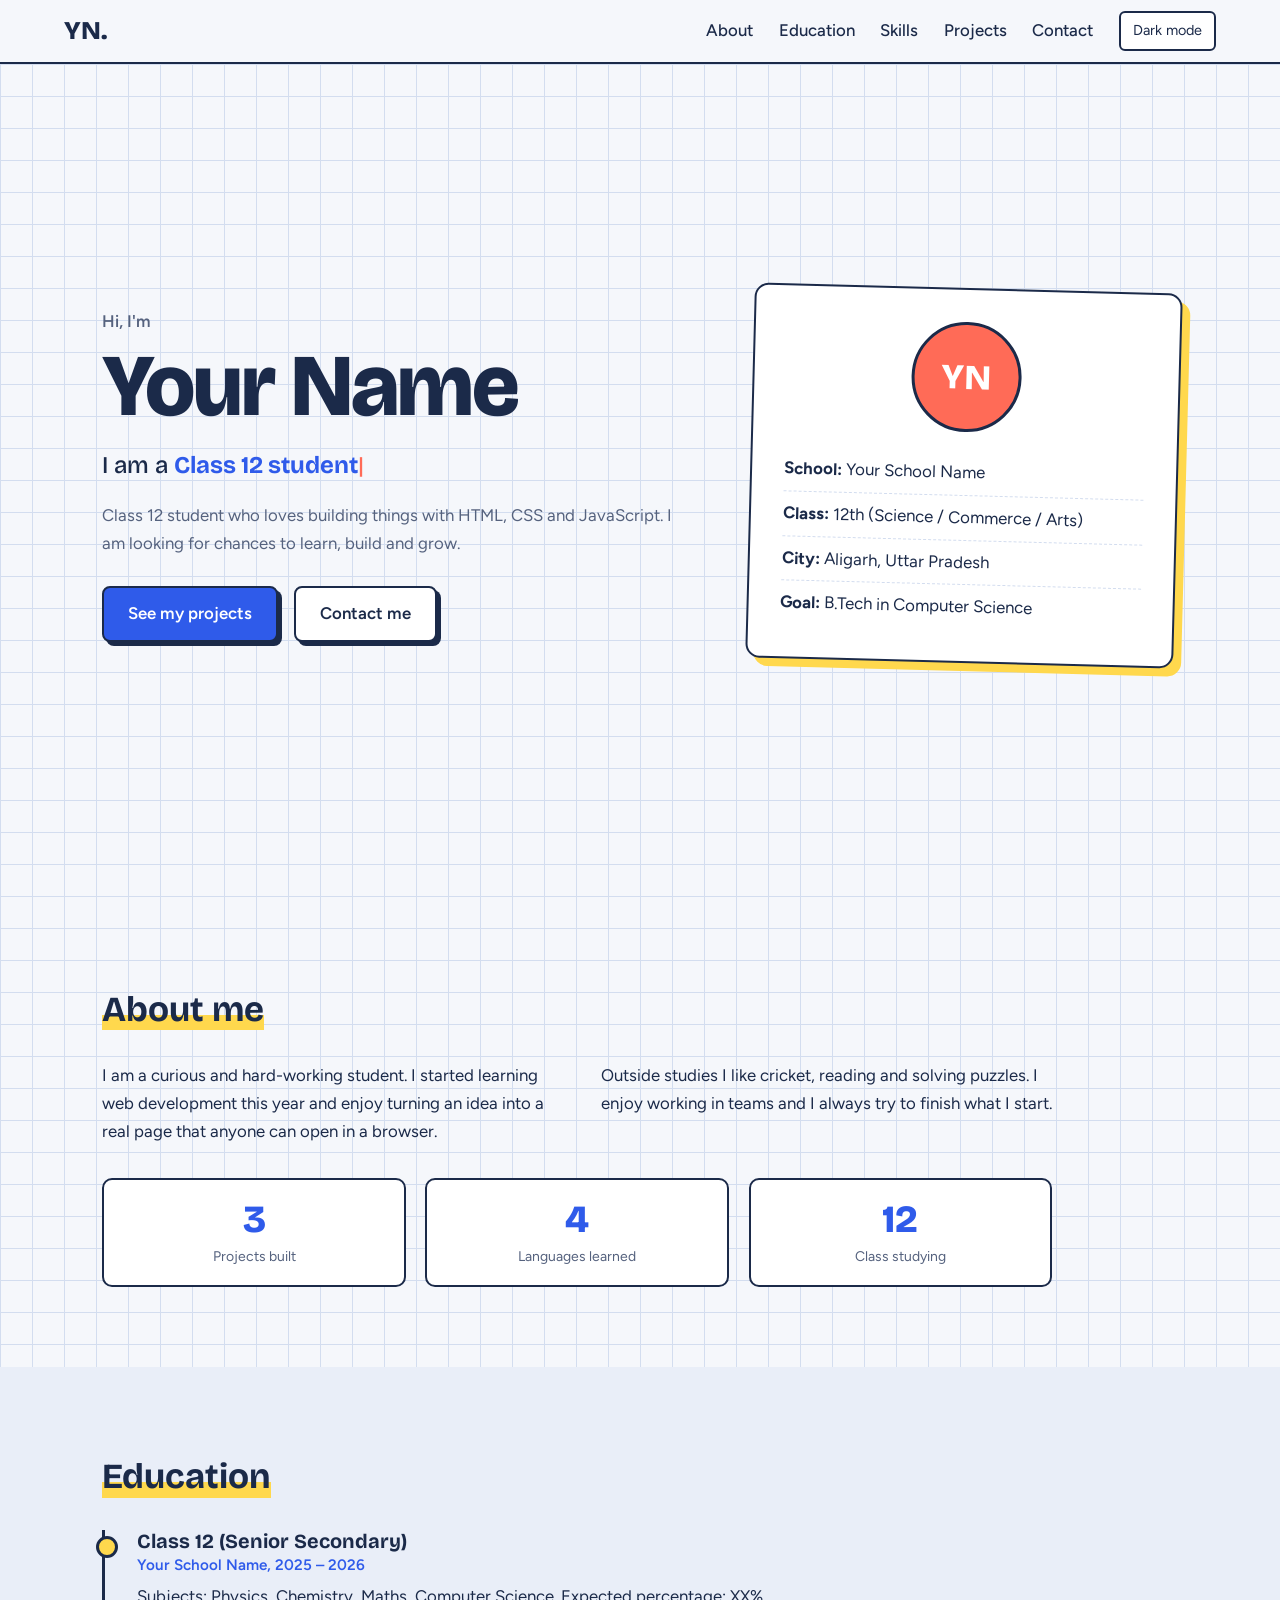
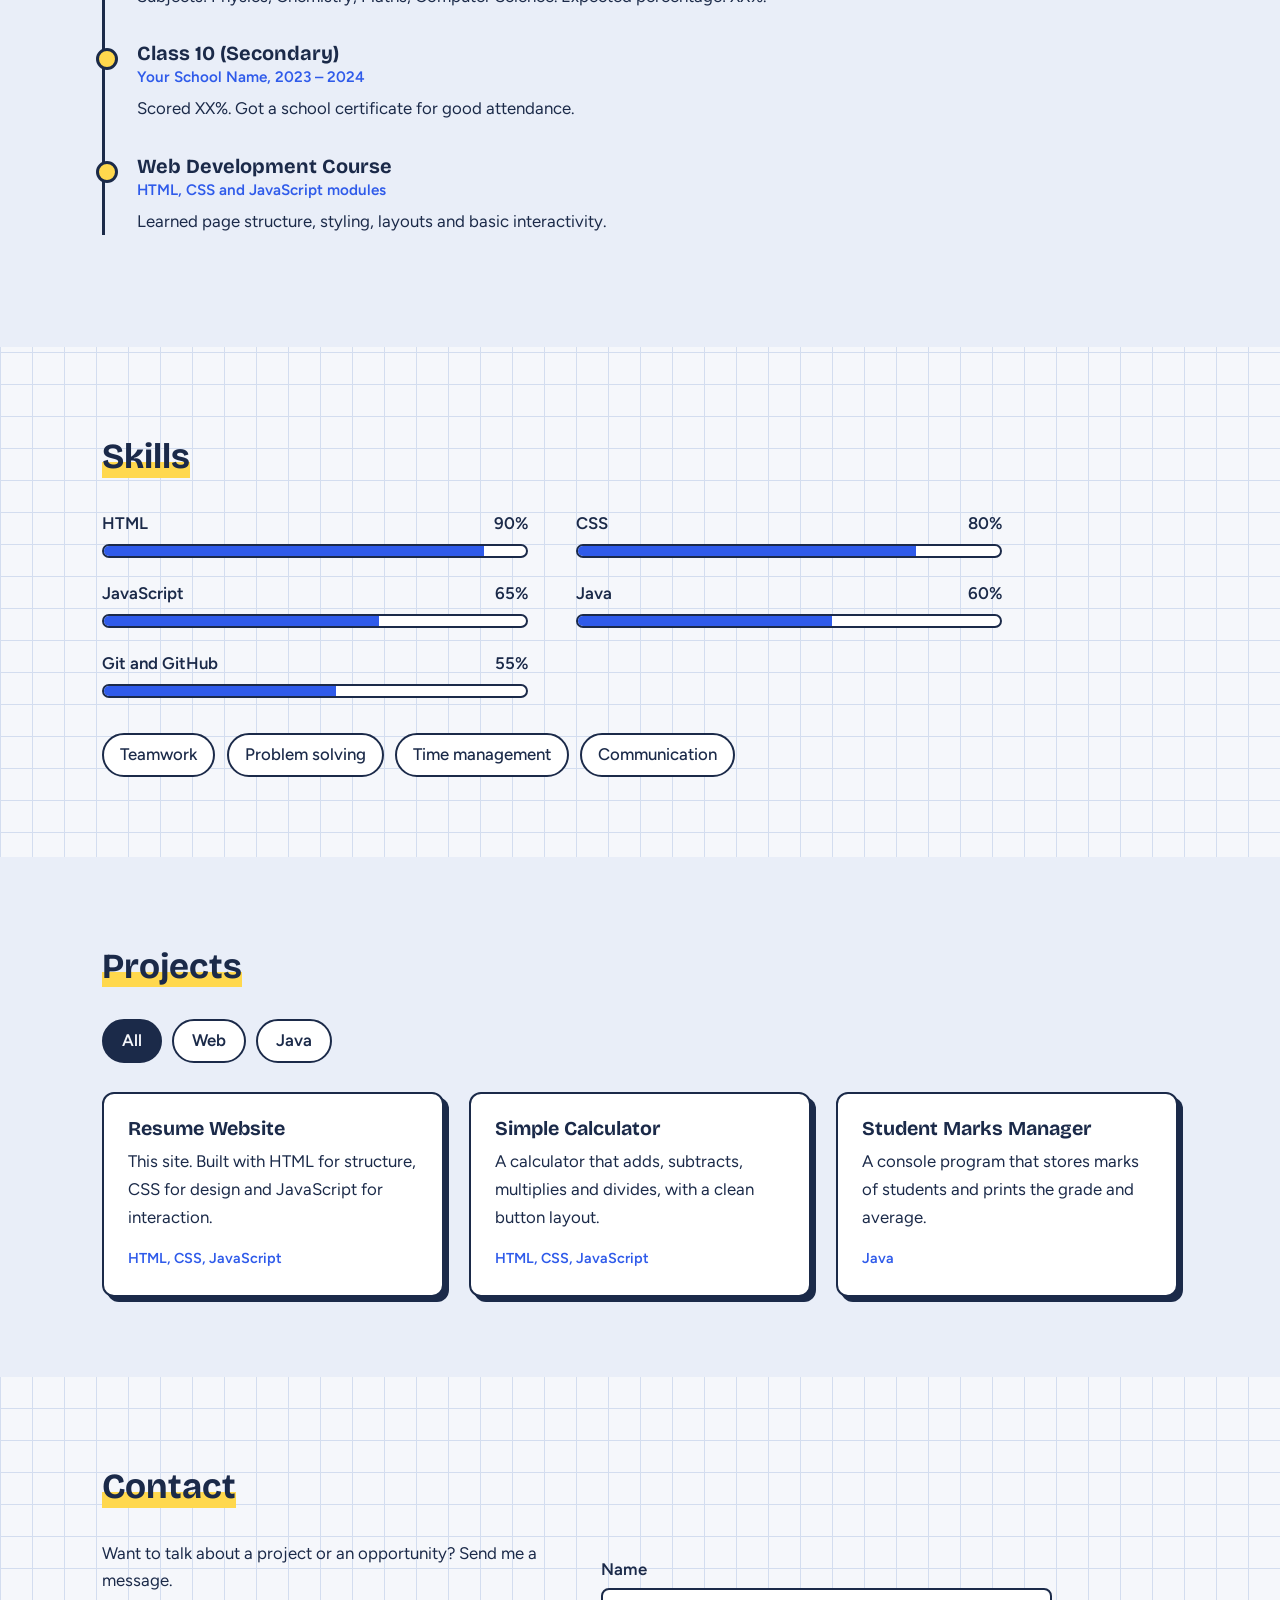
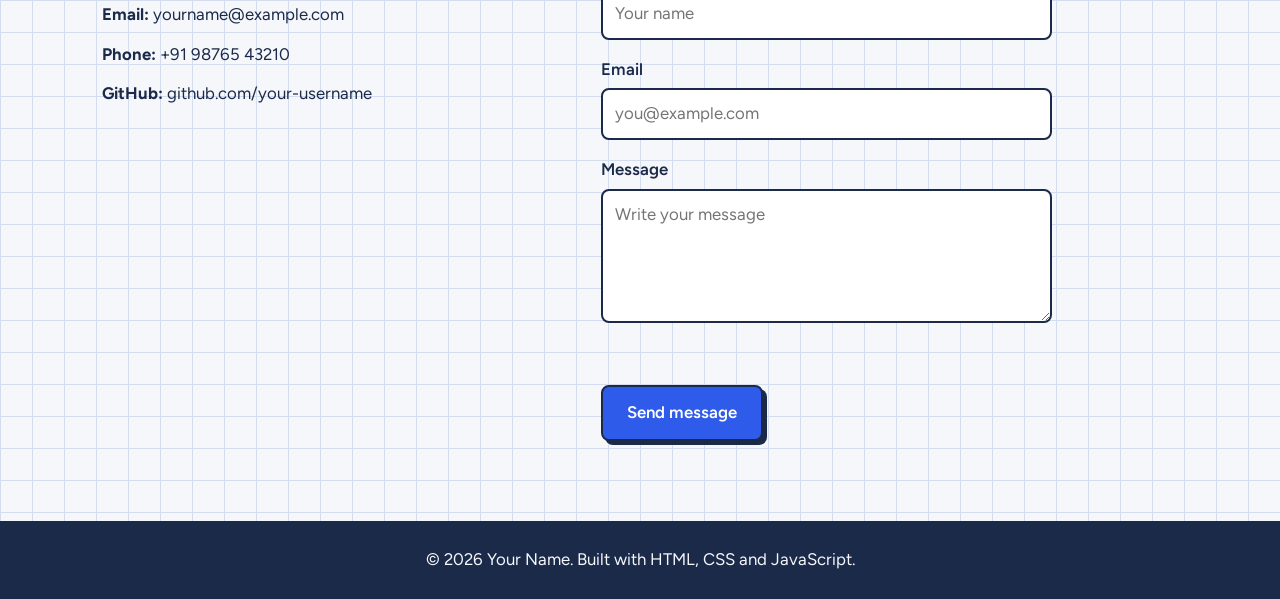
==== index.html @ 8071b899 "Add files via upload" ====
<!DOCTYPE html>
<html lang="en">
<head>
  <meta charset="UTF-8">
  <meta name="viewport" content="width=device-width, initial-scale=1.0">
  <meta name="description" content="Personal resume website of a Class 12 student">
  <title>Your Name | Resume</title>
  <link rel="preconnect" href="https://fonts.googleapis.com">
  <link rel="preconnect" href="https://fonts.gstatic.com" crossorigin>
  <link href="https://fonts.googleapis.com/css2?family=Bricolage+Grotesque:wght@500;700;800&family=Figtree:wght@400;500;600&display=swap" rel="stylesheet">
  <link rel="stylesheet" href="style.css">
</head>
<body>

  <!-- ===== NAVIGATION BAR ===== -->
  <header class="navbar" id="top">
    <a href="#home" class="logo">YN.</a>
    <button class="menu-btn" id="menuBtn" aria-label="Open menu" aria-expanded="false">&#9776;</button>
    <nav>
      <ul class="nav-links" id="navLinks">
        <li><a href="#about">About</a></li>
        <li><a href="#education">Education</a></li>
        <li><a href="#skills">Skills</a></li>
        <li><a href="#projects">Projects</a></li>
        <li><a href="#contact">Contact</a></li>
        <li><button class="theme-btn" id="themeBtn" aria-label="Switch dark or light theme">Dark mode</button></li>
      </ul>
    </nav>
  </header>

  <main>
    <!-- ===== HERO ===== -->
    <section class="hero" id="home">
      <div class="hero-text">
        <p class="hello">Hi, I'm</p>
        <h1>Your Name</h1>
        <p class="role">I am a <span id="typed" class="typed"></span><span class="cursor">|</span></p>
        <p class="intro">Class 12 student who loves building things with HTML, CSS and JavaScript. I am looking for chances to learn, build and grow.</p>
        <div class="hero-buttons">
          <a href="#projects" class="btn btn-primary">See my projects</a>
          <a href="#contact" class="btn btn-outline">Contact me</a>
        </div>
      </div>
      <div class="hero-card" aria-label="Quick facts">
        <div class="avatar">YN</div>
        <ul class="facts">
          <li><strong>School:</strong> Your School Name</li>
          <li><strong>Class:</strong> 12th (Science / Commerce / Arts)</li>
          <li><strong>City:</strong> Aligarh, Uttar Pradesh</li>
          <li><strong>Goal:</strong> B.Tech in Computer Science</li>
        </ul>
      </div>
    </section>

    <!-- ===== ABOUT ===== -->
    <section class="section" id="about">
      <h2 class="section-title">About me</h2>
      <div class="about-grid">
        <p>I am a curious and hard-working student. I started learning web development this year and enjoy turning an idea into a real page that anyone can open in a browser.</p>
        <p>Outside studies I like cricket, reading and solving puzzles. I enjoy working in teams and I always try to finish what I start.</p>
        <div class="counters">
          <div class="counter"><span class="count" data-target="3">0</span><small>Projects built</small></div>
          <div class="counter"><span class="count" data-target="4">0</span><small>Languages learned</small></div>
          <div class="counter"><span class="count" data-target="12">0</span><small>Class studying</small></div>
        </div>
      </div>
    </section>

    <!-- ===== EDUCATION ===== -->
    <section class="section alt" id="education">
      <h2 class="section-title">Education</h2>
      <div class="timeline">
        <article class="time-item">
          <h3>Class 12 (Senior Secondary)</h3>
          <p class="meta">Your School Name, 2025 – 2026</p>
          <p>Subjects: Physics, Chemistry, Maths, Computer Science. Expected percentage: XX%.</p>
        </article>
        <article class="time-item">
          <h3>Class 10 (Secondary)</h3>
          <p class="meta">Your School Name, 2023 – 2024</p>
          <p>Scored XX%. Got a school certificate for good attendance.</p>
        </article>
        <article class="time-item">
          <h3>Web Development Course</h3>
          <p class="meta">HTML, CSS and JavaScript modules</p>
          <p>Learned page structure, styling, layouts and basic interactivity.</p>
        </article>
      </div>
    </section>

    <!-- ===== SKILLS ===== -->
    <section class="section" id="skills">
      <h2 class="section-title">Skills</h2>
      <div class="skills-grid">
        <div class="skill">
          <div class="skill-head"><span>HTML</span><span>90%</span></div>
          <div class="bar"><div class="fill" data-level="90"></div></div>
        </div>
        <div class="skill">
          <div class="skill-head"><span>CSS</span><span>80%</span></div>
          <div class="bar"><div class="fill" data-level="80"></div></div>
        </div>
        <div class="skill">
          <div class="skill-head"><span>JavaScript</span><span>65%</span></div>
          <div class="bar"><div class="fill" data-level="65"></div></div>
        </div>
        <div class="skill">
          <div class="skill-head"><span>Java</span><span>60%</span></div>
          <div class="bar"><div class="fill" data-level="60"></div></div>
        </div>
        <div class="skill">
          <div class="skill-head"><span>Git and GitHub</span><span>55%</span></div>
          <div class="bar"><div class="fill" data-level="55"></div></div>
        </div>
      </div>
      <ul class="chips">
        <li>Teamwork</li><li>Problem solving</li><li>Time management</li><li>Communication</li>
      </ul>
    </section>

    <!-- ===== PROJECTS ===== -->
    <section class="section alt" id="projects">
      <h2 class="section-title">Projects</h2>
      <div class="filters">
        <button class="filter active" data-filter="all">All</button>
        <button class="filter" data-filter="web">Web</button>
        <button class="filter" data-filter="java">Java</button>
      </div>
      <div class="cards">
        <article class="card" data-type="web">
          <h3>Resume Website</h3>
          <p>This site. Built with HTML for structure, CSS for design and JavaScript for interaction.</p>
          <p class="tags">HTML, CSS, JavaScript</p>
        </article>
        <article class="card" data-type="web">
          <h3>Simple Calculator</h3>
          <p>A calculator that adds, subtracts, multiplies and divides, with a clean button layout.</p>
          <p class="tags">HTML, CSS, JavaScript</p>
        </article>
        <article class="card" data-type="java">
          <h3>Student Marks Manager</h3>
          <p>A console program that stores marks of students and prints the grade and average.</p>
          <p class="tags">Java</p>
        </article>
      </div>
    </section>

    <!-- ===== CONTACT ===== -->
    <section class="section" id="contact">
      <h2 class="section-title">Contact</h2>
      <div class="contact-grid">
        <div class="contact-info">
          <p>Want to talk about a project or an opportunity? Send me a message.</p>
          <ul>
            <li><strong>Email:</strong> yourname@example.com</li>
            <li><strong>Phone:</strong> +91 98765 43210</li>
            <li><strong>GitHub:</strong> github.com/your-username</li>
          </ul>
        </div>
        <form id="contactForm" novalidate>
          <label for="name">Name</label>
          <input type="text" id="name" placeholder="Your name">
          <label for="email">Email</label>
          <input type="email" id="email" placeholder="you@example.com">
          <label for="message">Message</label>
          <textarea id="message" rows="4" placeholder="Write your message"></textarea>
          <p id="formMsg" class="form-msg" role="status"></p>
          <button type="submit" class="btn btn-primary">Send message</button>
        </form>
      </div>
    </section>
  </main>

  <footer class="footer">
    <p>&copy; <span id="year"></span> Your Name. Built with HTML, CSS and JavaScript.</p>
  </footer>

  <button class="to-top" id="toTop" aria-label="Back to top">&uarr;</button>

  <script src="script.js"></script>
</body>
</html>
---- style.css ----
/* ===== 1. VARIABLES (colour palette + fonts) ===== */
:root {
  --paper: #f5f7fb;
  --paper-2: #e9eef8;
  --ink: #1b2a49;
  --muted: #55627e;
  --blue: #2f5bea;
  --yellow: #ffd84d;
  --coral: #ff6b57;
  --card: #ffffff;
  --line: #d3ddef;
  --font-head: "Bricolage Grotesque", Arial, sans-serif;
  --font-body: "Figtree", Arial, sans-serif;
}
body.dark {
  --paper: #0f1629;
  --paper-2: #151e36;
  --ink: #eaf0ff;
  --muted: #a3b0cf;
  --blue: #7c9cff;
  --card: #1a2440;
  --line: #2a375c;
}

/* ===== 2. RESET AND BASE (element selectors) ===== */
* { margin: 0; padding: 0; box-sizing: border-box; }
html { scroll-behavior: smooth; scroll-padding-top: 70px; }
body {
  font-family: var(--font-body);
  font-size: 1.05rem;
  line-height: 1.65;
  color: var(--ink);
  background-color: var(--paper);
  /* graph paper look */
  background-image:
    linear-gradient(var(--line) 1px, transparent 1px),
    linear-gradient(90deg, var(--line) 1px, transparent 1px);
  background-size: 32px 32px;
  transition: background-color .3s, color .3s;
}
h1, h2, h3 { font-family: var(--font-head); line-height: 1.15; }
a { color: inherit; text-decoration: none; }
ul { list-style: none; }
:focus-visible { outline: 3px solid var(--coral); outline-offset: 3px; }

/* ===== 3. NAVBAR (position: fixed + flexbox) ===== */
.navbar {
  position: fixed; top: 0; left: 0; right: 0; z-index: 100;
  display: flex; justify-content: space-between; align-items: center;
  padding: 0 5%; height: 64px;
  background: var(--paper);
  border-bottom: 2px solid var(--ink);
}
.logo { font-family: var(--font-head); font-weight: 800; font-size: 1.6rem; }
.nav-links { display: flex; align-items: center; gap: 1.6rem; }
.nav-links a { font-weight: 500; padding: 4px 0; border-bottom: 3px solid transparent; }
.nav-links a:hover, .nav-links a.active { border-bottom-color: var(--yellow); }
.theme-btn {
  font: inherit; font-size: .9rem; cursor: pointer;
  padding: 6px 12px; border: 2px solid var(--ink); border-radius: 6px;
  background: var(--card); color: var(--ink);
}
.theme-btn:hover { background: var(--yellow); color: #1b2a49; }
.menu-btn {
  display: none; font-size: 1.6rem; background: none; border: none;
  color: var(--ink); cursor: pointer;
}

/* ===== 4. LAYOUT HELPERS ===== */
.section { padding: 90px 8% 80px; }
.section.alt { background: var(--paper-2); background-image: none; }
.section-title {
  font-size: 2.2rem; margin-bottom: 2rem; display: inline-block;
  background: linear-gradient(transparent 62%, var(--yellow) 62%);
  color: var(--ink);
}
body.dark .section-title { color: #fff; background: linear-gradient(transparent 62%, #3b4f99 62%); }

/* ===== 5. HERO (CSS grid) ===== */
.hero {
  min-height: 100vh; padding: 110px 8% 60px;
  display: grid; grid-template-columns: 1.4fr 1fr; gap: 3rem; align-items: center;
}
.hello { color: var(--muted); font-weight: 600; }
.hero h1 { font-size: clamp(3rem, 8vw, 5.5rem); font-weight: 800; letter-spacing: -2px; }
.role { font-size: 1.5rem; margin: .6rem 0 1rem; font-family: var(--font-head); font-weight: 500; }
.typed { color: var(--blue); font-weight: 700; }
.cursor { color: var(--coral); animation: blink 1s steps(1) infinite; }
@keyframes blink { 50% { opacity: 0; } }
.intro { max-width: 52ch; color: var(--muted); margin-bottom: 1.8rem; }
.hero-buttons { display: flex; gap: 1rem; flex-wrap: wrap; }

.btn {
  display: inline-block; font: inherit; font-weight: 600; cursor: pointer;
  padding: 12px 24px; border: 2px solid var(--ink); border-radius: 8px;
  box-shadow: 4px 4px 0 var(--ink); transition: transform .15s, box-shadow .15s;
}
.btn:hover { transform: translate(2px, 2px); box-shadow: 2px 2px 0 var(--ink); }
.btn-primary { background: var(--blue); color: #fff; }
body.dark .btn-primary { color: #0f1629; }
.btn-outline { background: var(--card); color: var(--ink); }

.hero-card {
  background: var(--card); border: 2px solid var(--ink); border-radius: 14px;
  box-shadow: 8px 8px 0 var(--yellow); padding: 2rem; text-align: center;
  transform: rotate(1.5deg);
}
.avatar {
  width: 110px; height: 110px; margin: 0 auto 1.2rem; border-radius: 50%;
  display: flex; align-items: center; justify-content: center;
  font: 800 2.2rem var(--font-head); color: #fff; background: var(--coral);
  border: 3px solid var(--ink);
}
.facts { text-align: left; }
.facts li { padding: 8px 0; border-bottom: 1px dashed var(--line); }
.facts li:last-child { border-bottom: none; }

/* ===== 6. ABOUT ===== */
.about-grid { display: grid; grid-template-columns: 1fr 1fr; gap: 1.5rem 3rem; max-width: 950px; }
.counters { grid-column: 1 / -1; display: flex; gap: 1.2rem; flex-wrap: wrap; margin-top: .5rem; }
.counter {
  flex: 1 1 140px; background: var(--card); border: 2px solid var(--ink);
  border-radius: 10px; padding: 1rem; text-align: center;
}
.count { display: block; font: 800 2.4rem var(--font-head); color: var(--blue); }
.counter small { color: var(--muted); }

/* ===== 7. TIMELINE (position: relative / absolute) ===== */
.timeline { position: relative; max-width: 760px; padding-left: 2rem; border-left: 3px solid var(--ink); }
.time-item { position: relative; margin-bottom: 2rem; }
.time-item::before {
  content: ""; position: absolute; left: -2.6rem; top: 6px;
  width: 16px; height: 16px; border-radius: 50%;
  background: var(--yellow); border: 3px solid var(--ink);
}
.time-item h3 { font-size: 1.25rem; }
.meta { color: var(--blue); font-weight: 600; font-size: .95rem; margin-bottom: .3rem; }

/* ===== 8. SKILLS ===== */
.skills-grid { display: grid; grid-template-columns: repeat(auto-fit, minmax(280px, 1fr)); gap: 1.4rem 3rem; max-width: 900px; }
.skill-head { display: flex; justify-content: space-between; font-weight: 600; margin-bottom: 6px; }
.bar { height: 14px; background: var(--card); border: 2px solid var(--ink); border-radius: 20px; overflow: hidden; }
.fill { height: 100%; width: 0; background: var(--blue); transition: width 1.2s ease; }
.chips { display: flex; flex-wrap: wrap; gap: .7rem; margin-top: 2.2rem; }
.chips li {
  padding: 6px 16px; border: 2px solid var(--ink); border-radius: 30px;
  background: var(--card); font-weight: 500;
}
.chips li:hover { background: var(--yellow); color: #1b2a49; }

/* ===== 9. PROJECT CARDS ===== */
.filters { display: flex; gap: .6rem; margin-bottom: 1.8rem; }
.filter {
  font: inherit; font-weight: 600; cursor: pointer; padding: 6px 18px;
  border: 2px solid var(--ink); border-radius: 30px; background: var(--card); color: var(--ink);
}
.filter.active { background: var(--ink); color: var(--paper); }
.cards { display: grid; grid-template-columns: repeat(auto-fit, minmax(260px, 1fr)); gap: 1.6rem; }
.card {
  background: var(--card); border: 2px solid var(--ink); border-radius: 12px;
  padding: 1.5rem; box-shadow: 5px 5px 0 var(--ink);
  transition: transform .2s;
}
.card:hover { transform: translateY(-4px); }
.card h3 { margin-bottom: .5rem; }
.card .tags { margin-top: 1rem; color: var(--blue); font-weight: 600; font-size: .9rem; }
.card.hide { display: none; }

/* ===== 10. CONTACT FORM ===== */
.contact-grid { display: grid; grid-template-columns: 1fr 1fr; gap: 3rem; max-width: 950px; }
.contact-info li { padding: 6px 0; }
form label { display: block; font-weight: 600; margin: 1rem 0 .3rem; }
form input, form textarea {
  width: 100%; font: inherit; padding: 10px 12px; color: var(--ink);
  background: var(--card); border: 2px solid var(--ink); border-radius: 8px;
}
form .btn { margin-top: 1rem; }
.form-msg { min-height: 1.5rem; margin-top: .8rem; font-weight: 600; }
.form-msg.error { color: var(--coral); }
.form-msg.ok { color: #1c9a5b; }

/* ===== 11. FOOTER + BACK TO TOP ===== */
.footer { text-align: center; padding: 1.6rem 5%; background: var(--ink); color: var(--paper); }
body.dark .footer { background: #070b16; color: var(--ink); }
.to-top {
  position: fixed; right: 22px; bottom: 22px; width: 46px; height: 46px;
  font-size: 1.3rem; cursor: pointer; border: 2px solid var(--ink); border-radius: 50%;
  background: var(--yellow); color: #1b2a49; display: none;
}
.to-top.show { display: block; }

/* ===== 12. RESPONSIVE ===== */
@media (max-width: 820px) {
  .menu-btn { display: block; }
  .nav-links {
    position: absolute; top: 64px; left: 0; right: 0;
    flex-direction: column; align-items: flex-start; gap: 1rem;
    padding: 1.2rem 5%; background: var(--paper); border-bottom: 2px solid var(--ink);
    display: none;
  }
  .nav-links.open { display: flex; }
  .hero, .about-grid, .contact-grid { grid-template-columns: 1fr; }
  .hero-card { transform: none; }
  .section { padding: 80px 6% 60px; }
}
@media (prefers-reduced-motion: reduce) {
  * { animation: none !important; transition: none !important; scroll-behavior: auto !important; }
}
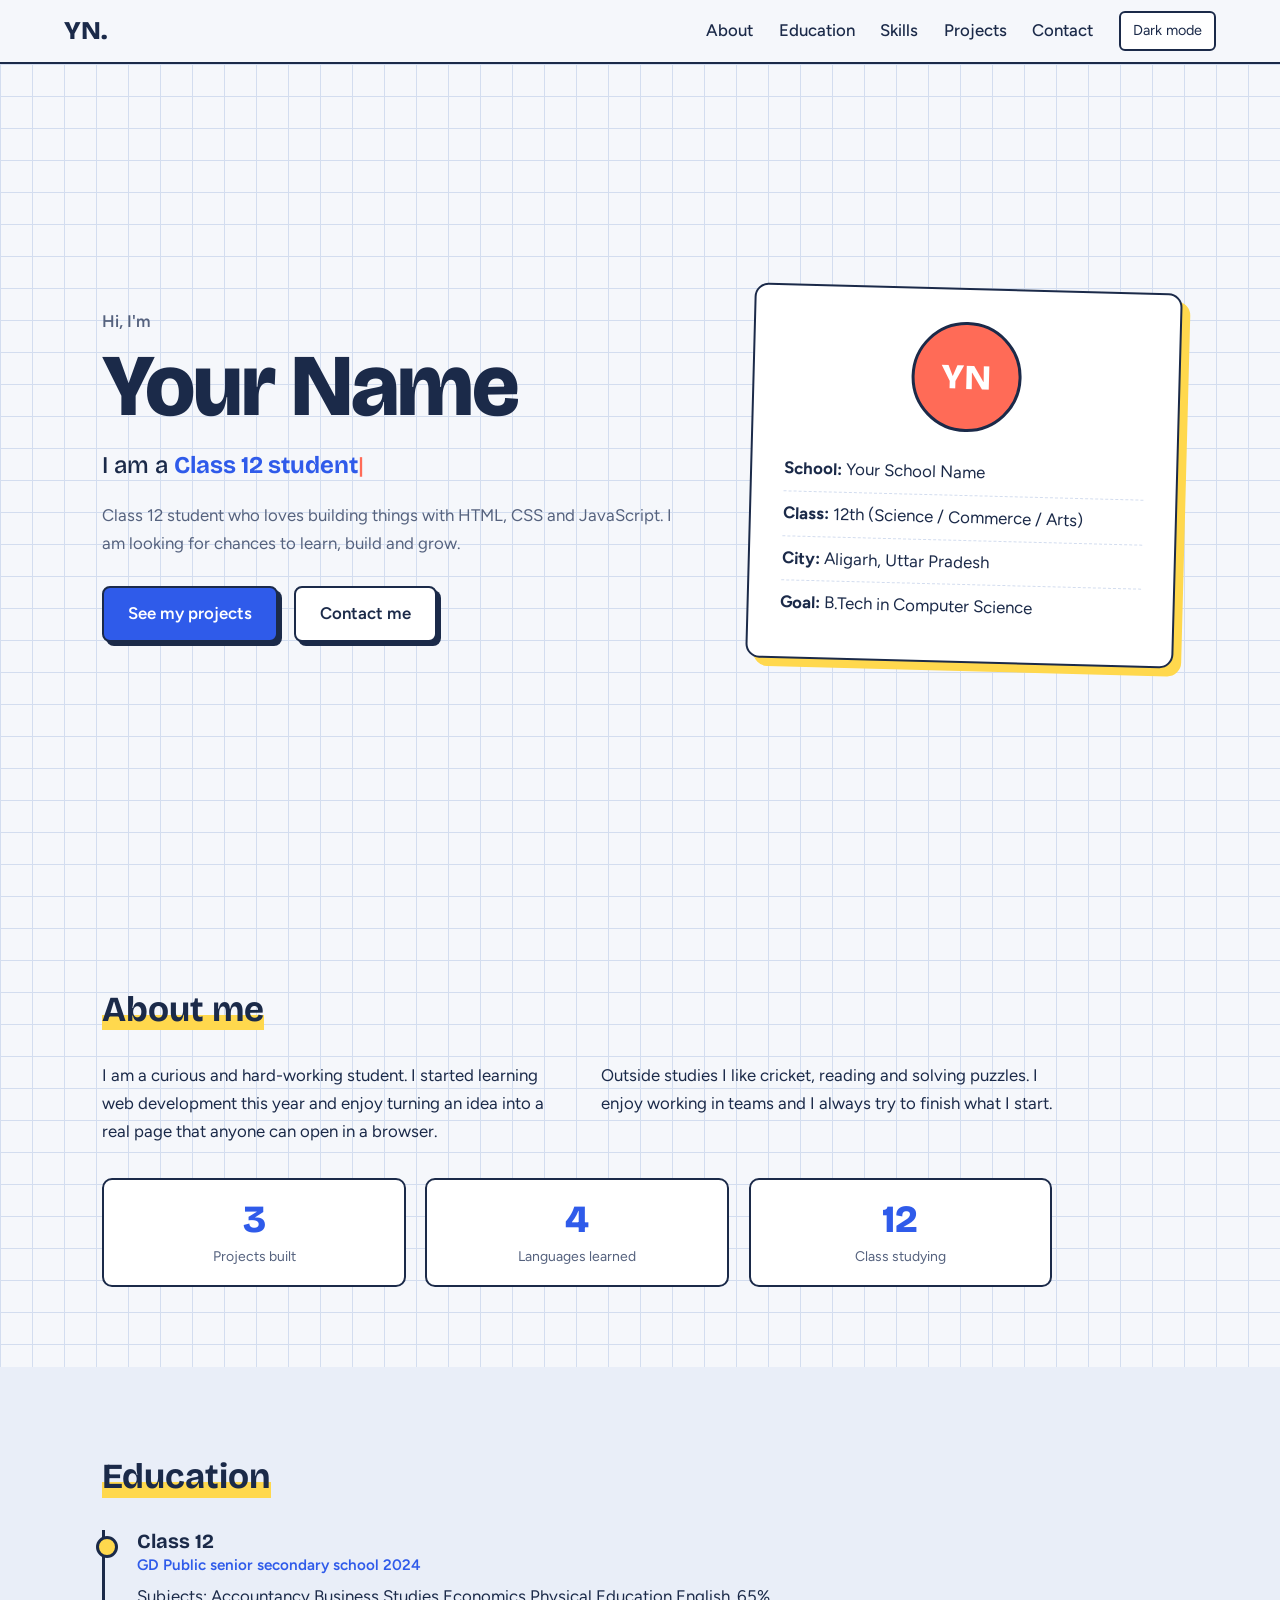
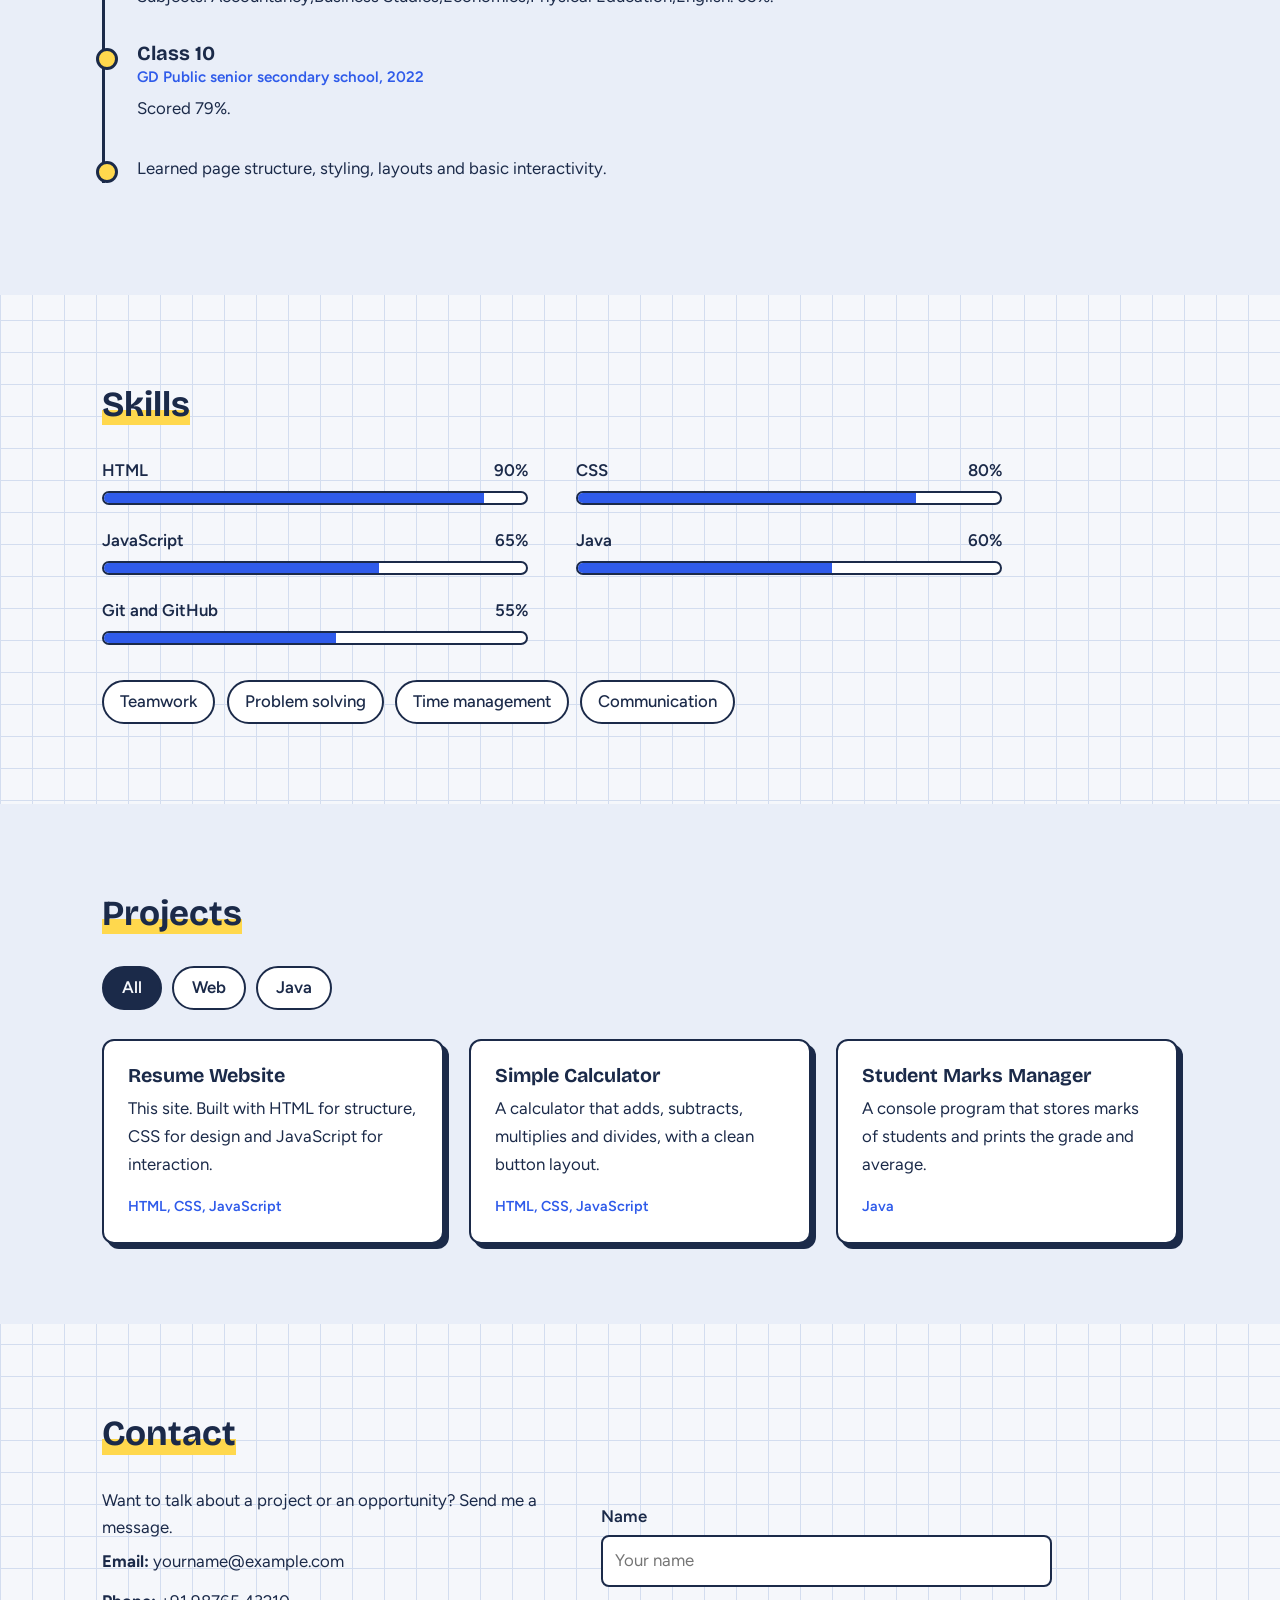
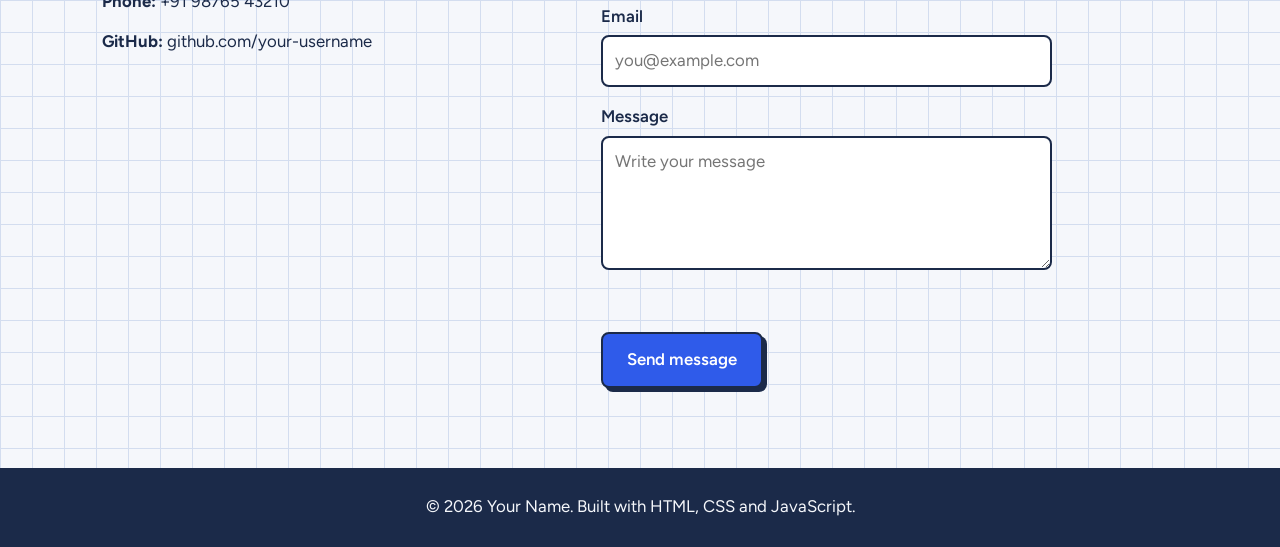
==== commit 799f784e: "Update index.html" ====
--- a/index.html
+++ b/index.html
@@ -71,18 +71,18 @@
       <h2 class="section-title">Education</h2>
       <div class="timeline">
         <article class="time-item">
-          <h3>Class 12 (Senior Secondary)</h3>
-          <p class="meta">Your School Name, 2025 – 2026</p>
-          <p>Subjects: Physics, Chemistry, Maths, Computer Science. Expected percentage: XX%.</p>
+          <h3>Class 12 </h3>
+          <p class="meta">GD Public senior secondary school 2024</p>
+          <p>Subjects: Accountancy,Business Studies,Economics,Physical Education,English. 65%.</p>
         </article>
         <article class="time-item">
-          <h3>Class 10 (Secondary)</h3>
-          <p class="meta">Your School Name, 2023 – 2024</p>
-          <p>Scored XX%. Got a school certificate for good attendance.</p>
+          <h3>Class 10 </h3>
+          <p class="meta">GD Public senior secondary school, 2022</p>
+          <p>Scored 79%.</p>
         </article>
         <article class="time-item">
-          <h3>Web Development Course</h3>
-          <p class="meta">HTML, CSS and JavaScript modules</p>
+          
+          
           <p>Learned page structure, styling, layouts and basic interactivity.</p>
         </article>
       </div>
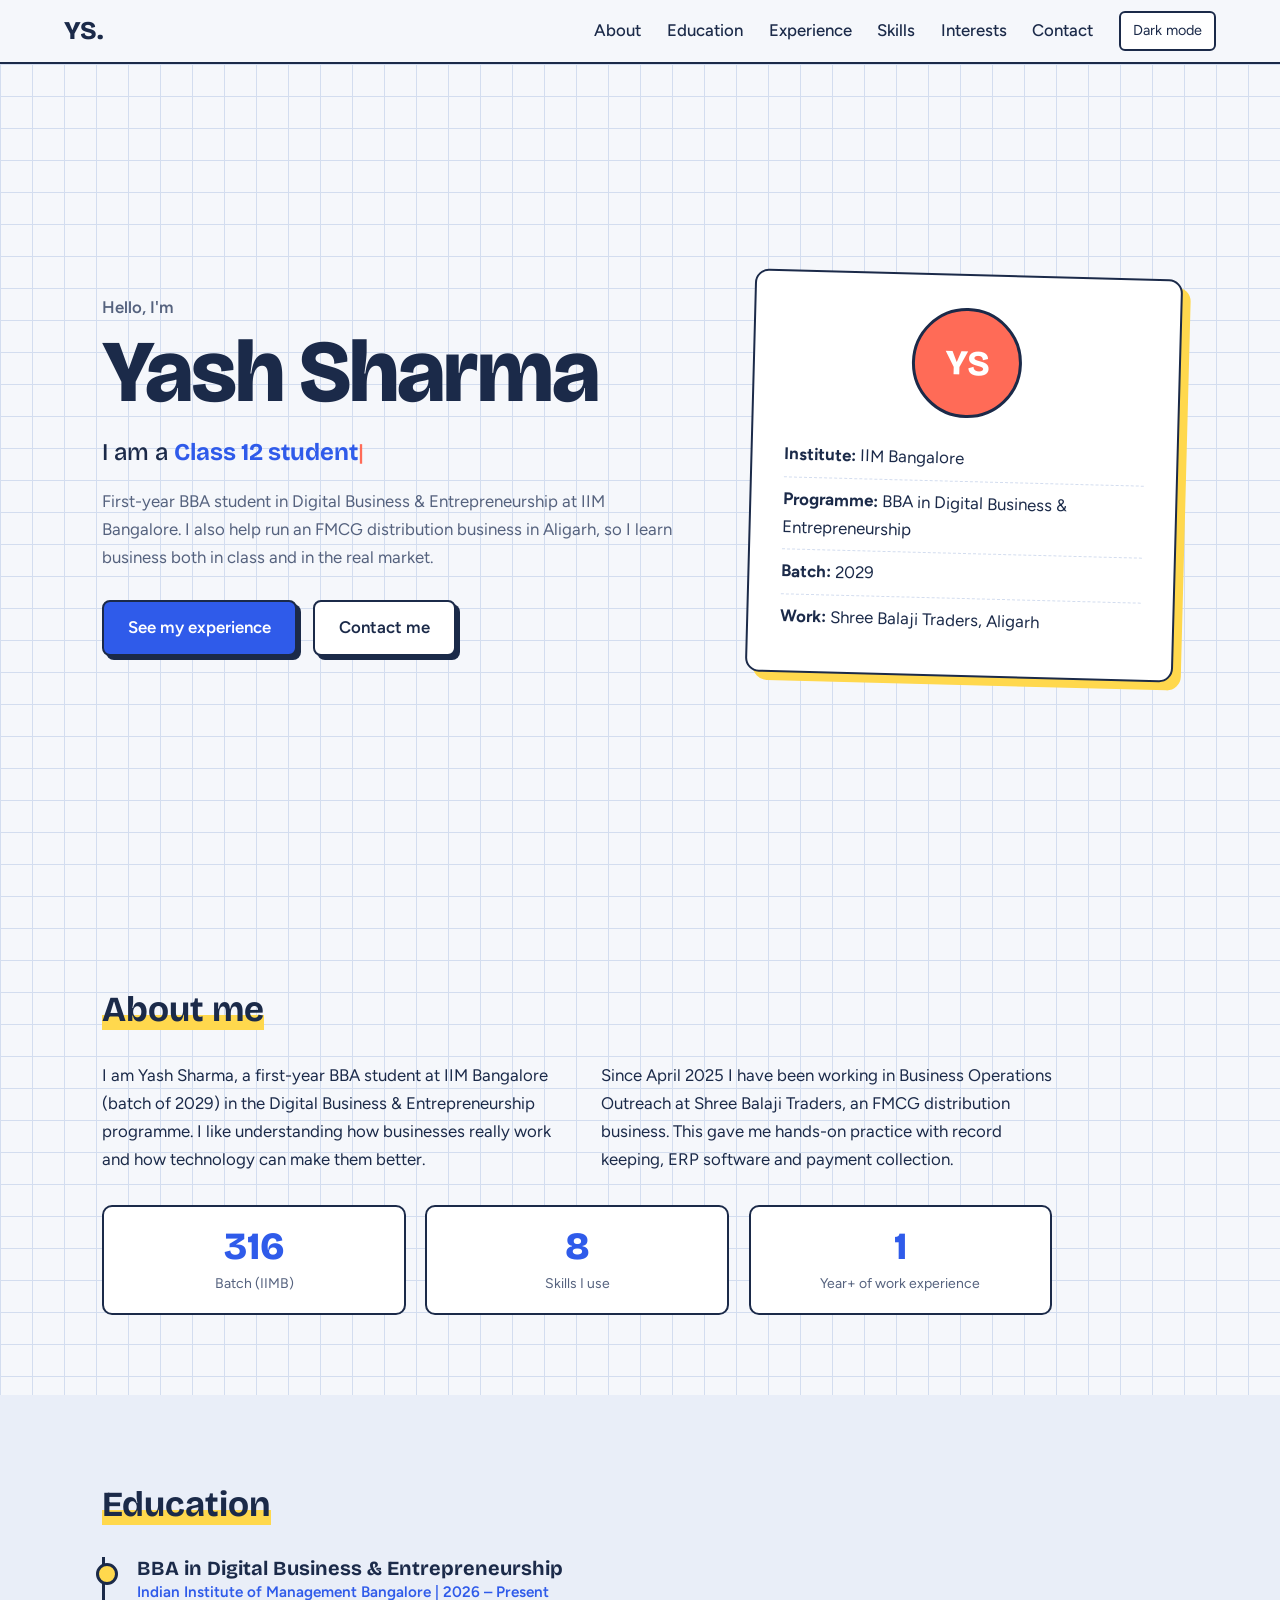
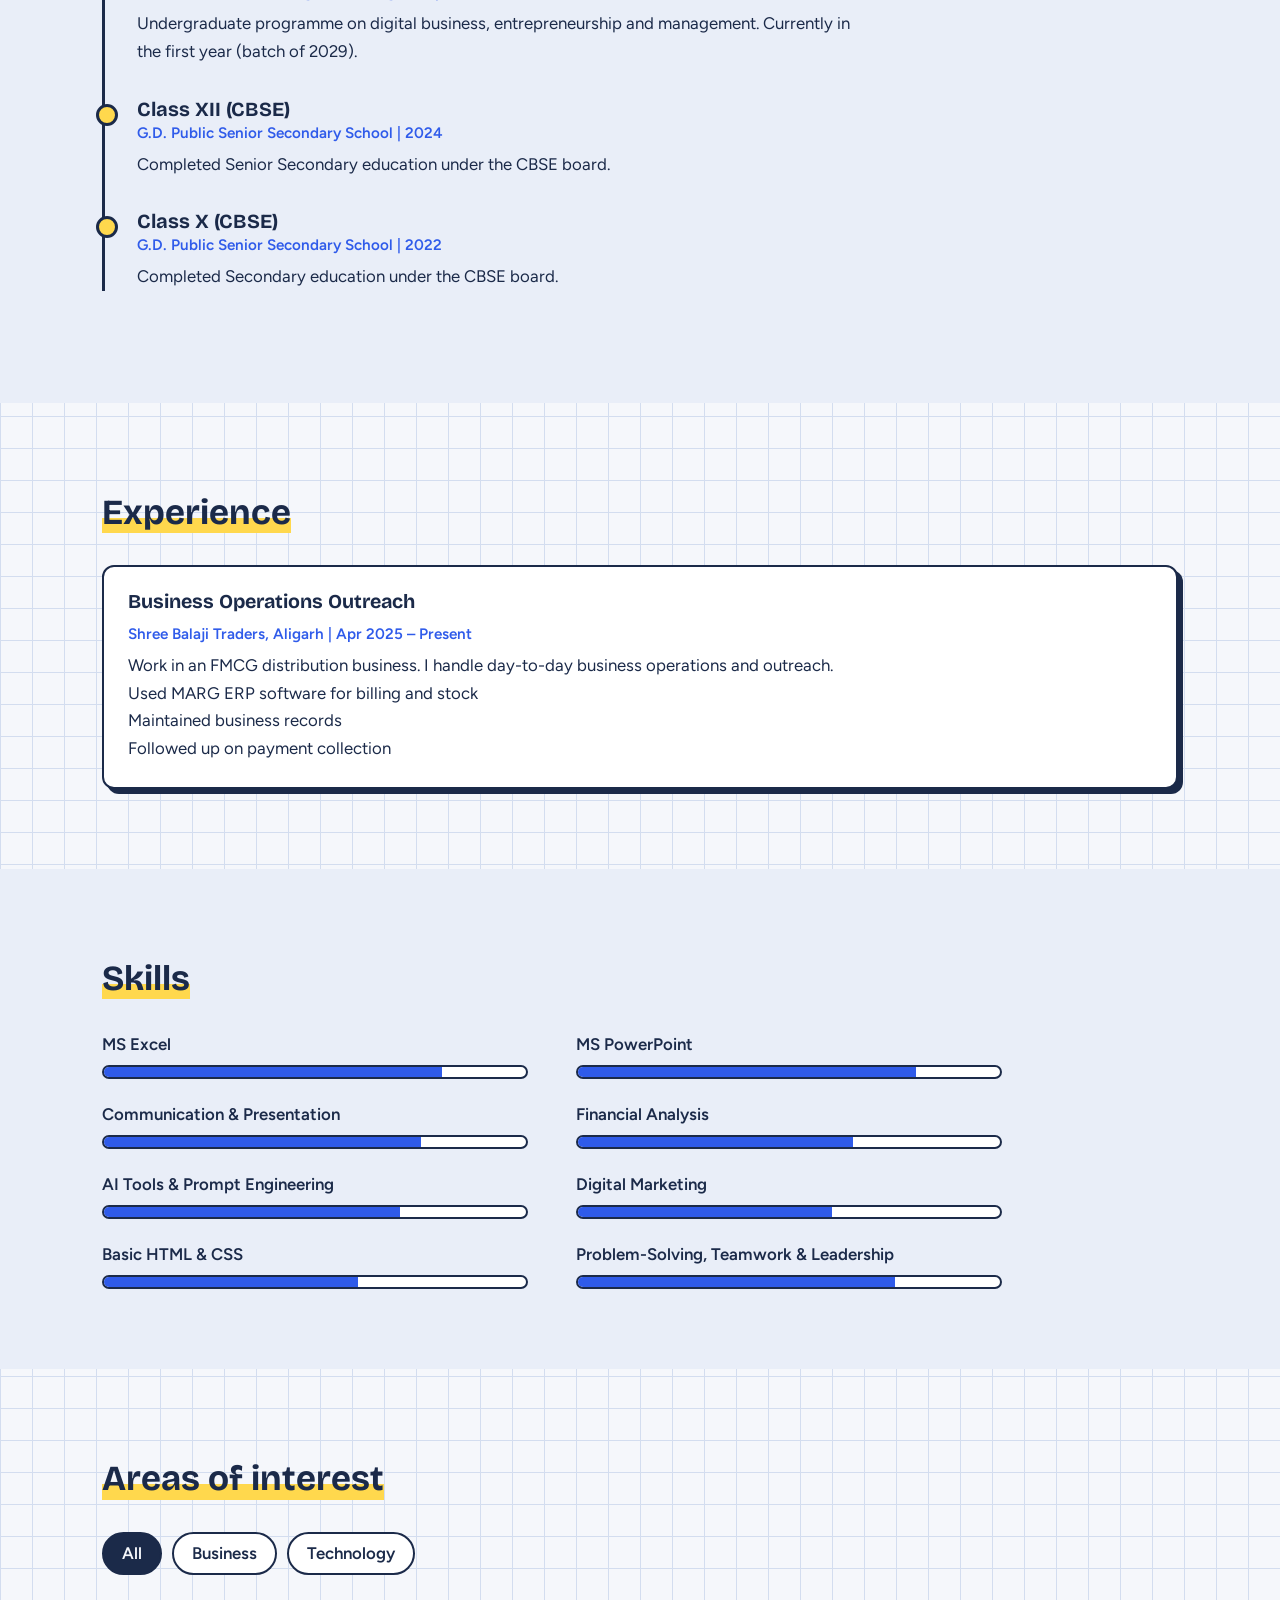
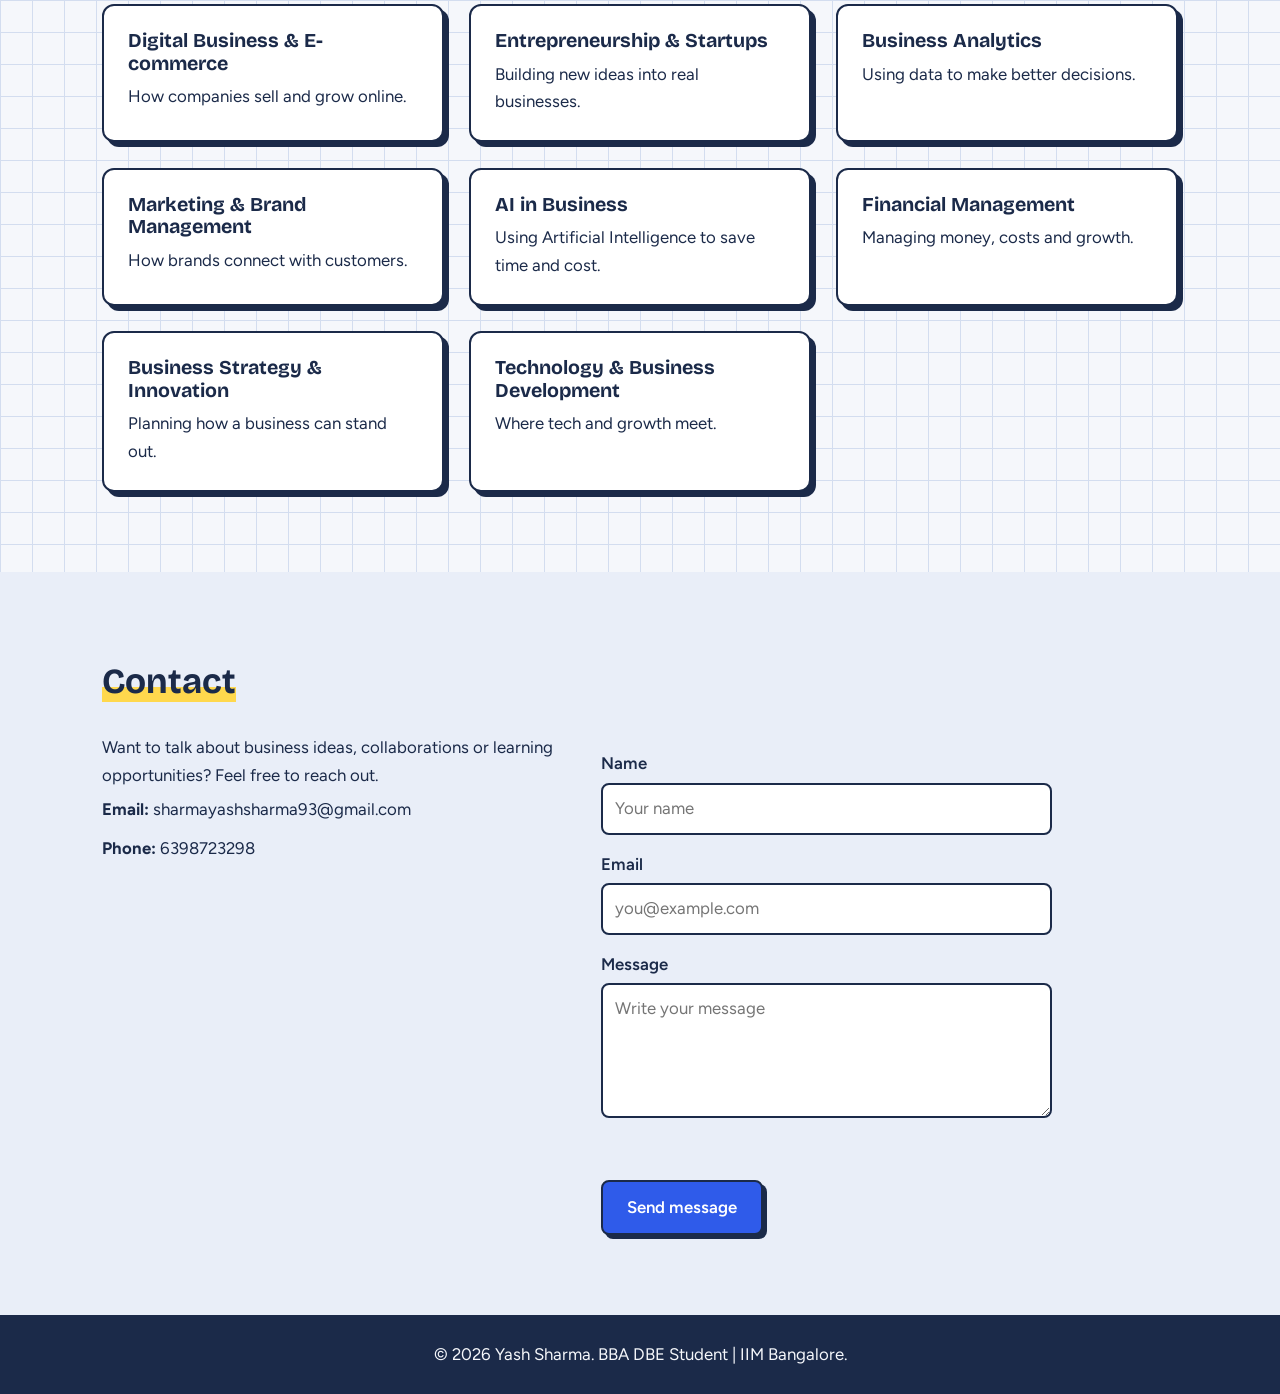
==== commit 57ffe2e9: "Add files via upload" ====
--- a/index.html
+++ b/index.html
@@ -3,8 +3,8 @@
 <head>
   <meta charset="UTF-8">
   <meta name="viewport" content="width=device-width, initial-scale=1.0">
-  <meta name="description" content="Personal resume website of a Class 12 student">
-  <title>Your Name | Resume</title>
+  <meta name="description" content="Portfolio of Yash Sharma, BBA Digital Business & Entrepreneurship student at IIM Bangalore">
+  <title>Yash Sharma | BBA DBE Portfolio</title>
   <link rel="preconnect" href="https://fonts.googleapis.com">
   <link rel="preconnect" href="https://fonts.gstatic.com" crossorigin>
   <link href="https://fonts.googleapis.com/css2?family=Bricolage+Grotesque:wght@500;700;800&family=Figtree:wght@400;500;600&display=swap" rel="stylesheet">
@@ -12,16 +12,17 @@
 </head>
 <body>
 
-  <!-- ===== NAVIGATION BAR ===== -->
+  <!-- NAVIGATION BAR -->
   <header class="navbar" id="top">
-    <a href="#home" class="logo">YN.</a>
+    <a href="#home" class="logo">YS.</a>
     <button class="menu-btn" id="menuBtn" aria-label="Open menu" aria-expanded="false">&#9776;</button>
     <nav>
       <ul class="nav-links" id="navLinks">
         <li><a href="#about">About</a></li>
         <li><a href="#education">Education</a></li>
+        <li><a href="#experience">Experience</a></li>
         <li><a href="#skills">Skills</a></li>
-        <li><a href="#projects">Projects</a></li>
+        <li><a href="#interests">Interests</a></li>
         <li><a href="#contact">Contact</a></li>
         <li><button class="theme-btn" id="themeBtn" aria-label="Switch dark or light theme">Dark mode</button></li>
       </ul>
@@ -29,132 +30,126 @@
   </header>
 
   <main>
-    <!-- ===== HERO ===== -->
+    <!-- HERO -->
     <section class="hero" id="home">
       <div class="hero-text">
-        <p class="hello">Hi, I'm</p>
-        <h1>Your Name</h1>
+        <p class="hello">Hello, I'm</p>
+        <h1>Yash Sharma</h1>
         <p class="role">I am a <span id="typed" class="typed"></span><span class="cursor">|</span></p>
-        <p class="intro">Class 12 student who loves building things with HTML, CSS and JavaScript. I am looking for chances to learn, build and grow.</p>
+        <p class="intro">First-year BBA student in Digital Business &amp; Entrepreneurship at IIM Bangalore. I also help run an FMCG distribution business in Aligarh, so I learn business both in class and in the real market.</p>
         <div class="hero-buttons">
-          <a href="#projects" class="btn btn-primary">See my projects</a>
+          <a href="#experience" class="btn btn-primary">See my experience</a>
           <a href="#contact" class="btn btn-outline">Contact me</a>
         </div>
       </div>
       <div class="hero-card" aria-label="Quick facts">
-        <div class="avatar">YN</div>
+        <div class="avatar">YS</div>
         <ul class="facts">
-          <li><strong>School:</strong> Your School Name</li>
-          <li><strong>Class:</strong> 12th (Science / Commerce / Arts)</li>
-          <li><strong>City:</strong> Aligarh, Uttar Pradesh</li>
-          <li><strong>Goal:</strong> B.Tech in Computer Science</li>
+          <li><strong>Institute:</strong> IIM Bangalore</li>
+          <li><strong>Programme:</strong> BBA in Digital Business &amp; Entrepreneurship</li>
+          <li><strong>Batch:</strong> 2029</li>
+          <li><strong>Work:</strong> Shree Balaji Traders, Aligarh</li>
         </ul>
       </div>
     </section>
 
-    <!-- ===== ABOUT ===== -->
+    <!-- ABOUT -->
     <section class="section" id="about">
       <h2 class="section-title">About me</h2>
       <div class="about-grid">
-        <p>I am a curious and hard-working student. I started learning web development this year and enjoy turning an idea into a real page that anyone can open in a browser.</p>
-        <p>Outside studies I like cricket, reading and solving puzzles. I enjoy working in teams and I always try to finish what I start.</p>
+        <p>I am Yash Sharma, a first-year BBA student at IIM Bangalore (batch of 2029) in the Digital Business &amp; Entrepreneurship programme. I like understanding how businesses really work and how technology can make them better.</p>
+        <p>Since April 2025 I have been working in Business Operations Outreach at Shree Balaji Traders, an FMCG distribution business. This gave me hands-on practice with record keeping, ERP software and payment collection.</p>
         <div class="counters">
-          <div class="counter"><span class="count" data-target="3">0</span><small>Projects built</small></div>
-          <div class="counter"><span class="count" data-target="4">0</span><small>Languages learned</small></div>
-          <div class="counter"><span class="count" data-target="12">0</span><small>Class studying</small></div>
+          <div class="counter"><span class="count" data-target="2029">0</span><small>Batch (IIMB)</small></div>
+          <div class="counter"><span class="count" data-target="8">0</span><small>Skills I use</small></div>
+          <div class="counter"><span class="count" data-target="1">0</span><small>Year+ of work experience</small></div>
         </div>
       </div>
     </section>
 
-    <!-- ===== EDUCATION ===== -->
+    <!-- EDUCATION -->
     <section class="section alt" id="education">
       <h2 class="section-title">Education</h2>
       <div class="timeline">
         <article class="time-item">
-          <h3>Class 12 </h3>
-          <p class="meta">GD Public senior secondary school 2024</p>
-          <p>Subjects: Accountancy,Business Studies,Economics,Physical Education,English. 65%.</p>
+          <h3>BBA in Digital Business &amp; Entrepreneurship</h3>
+          <p class="meta">Indian Institute of Management Bangalore | 2026 – Present</p>
+          <p>Undergraduate programme on digital business, entrepreneurship and management. Currently in the first year (batch of 2029).</p>
         </article>
         <article class="time-item">
-          <h3>Class 10 </h3>
-          <p class="meta">GD Public senior secondary school, 2022</p>
-          <p>Scored 79%.</p>
+          <h3>Class XII (CBSE)</h3>
+          <p class="meta">G.D. Public Senior Secondary School | 2024</p>
+          <p>Completed Senior Secondary education under the CBSE board.</p>
         </article>
         <article class="time-item">
-          
-          
-          <p>Learned page structure, styling, layouts and basic interactivity.</p>
+          <h3>Class X (CBSE)</h3>
+          <p class="meta">G.D. Public Senior Secondary School | 2022</p>
+          <p>Completed Secondary education under the CBSE board.</p>
         </article>
       </div>
     </section>
 
-    <!-- ===== SKILLS ===== -->
-    <section class="section" id="skills">
-      <h2 class="section-title">Skills</h2>
-      <div class="skills-grid">
-        <div class="skill">
-          <div class="skill-head"><span>HTML</span><span>90%</span></div>
-          <div class="bar"><div class="fill" data-level="90"></div></div>
-        </div>
-        <div class="skill">
-          <div class="skill-head"><span>CSS</span><span>80%</span></div>
-          <div class="bar"><div class="fill" data-level="80"></div></div>
-        </div>
-        <div class="skill">
-          <div class="skill-head"><span>JavaScript</span><span>65%</span></div>
-          <div class="bar"><div class="fill" data-level="65"></div></div>
-        </div>
-        <div class="skill">
-          <div class="skill-head"><span>Java</span><span>60%</span></div>
-          <div class="bar"><div class="fill" data-level="60"></div></div>
-        </div>
-        <div class="skill">
-          <div class="skill-head"><span>Git and GitHub</span><span>55%</span></div>
-          <div class="bar"><div class="fill" data-level="55"></div></div>
-        </div>
-      </div>
-      <ul class="chips">
-        <li>Teamwork</li><li>Problem solving</li><li>Time management</li><li>Communication</li>
-      </ul>
-    </section>
-
-    <!-- ===== PROJECTS ===== -->
-    <section class="section alt" id="projects">
-      <h2 class="section-title">Projects</h2>
-      <div class="filters">
-        <button class="filter active" data-filter="all">All</button>
-        <button class="filter" data-filter="web">Web</button>
-        <button class="filter" data-filter="java">Java</button>
-      </div>
+    <!-- EXPERIENCE -->
+    <section class="section" id="experience">
+      <h2 class="section-title">Experience</h2>
       <div class="cards">
-        <article class="card" data-type="web">
-          <h3>Resume Website</h3>
-          <p>This site. Built with HTML for structure, CSS for design and JavaScript for interaction.</p>
-          <p class="tags">HTML, CSS, JavaScript</p>
-        </article>
-        <article class="card" data-type="web">
-          <h3>Simple Calculator</h3>
-          <p>A calculator that adds, subtracts, multiplies and divides, with a clean button layout.</p>
-          <p class="tags">HTML, CSS, JavaScript</p>
-        </article>
-        <article class="card" data-type="java">
-          <h3>Student Marks Manager</h3>
-          <p>A console program that stores marks of students and prints the grade and average.</p>
-          <p class="tags">Java</p>
+        <article class="card">
+          <h3>Business Operations Outreach</h3>
+          <p class="meta">Shree Balaji Traders, Aligarh | Apr 2025 – Present</p>
+          <p>Work in an FMCG distribution business. I handle day-to-day business operations and outreach.</p>
+          <ul class="work-list">
+            <li>Used MARG ERP software for billing and stock</li>
+            <li>Maintained business records</li>
+            <li>Followed up on payment collection</li>
+          </ul>
         </article>
       </div>
     </section>
 
-    <!-- ===== CONTACT ===== -->
-    <section class="section" id="contact">
+    <!-- SKILLS -->
+    <section class="section alt" id="skills">
+      <h2 class="section-title">Skills</h2>
+      <div class="skills-grid">
+        <div class="skill"><div class="skill-head"><span>MS Excel</span></div><div class="bar"><div class="fill" data-level="80"></div></div></div>
+        <div class="skill"><div class="skill-head"><span>MS PowerPoint</span></div><div class="bar"><div class="fill" data-level="80"></div></div></div>
+        <div class="skill"><div class="skill-head"><span>Communication &amp; Presentation</span></div><div class="bar"><div class="fill" data-level="75"></div></div></div>
+        <div class="skill"><div class="skill-head"><span>Financial Analysis</span></div><div class="bar"><div class="fill" data-level="65"></div></div></div>
+        <div class="skill"><div class="skill-head"><span>AI Tools &amp; Prompt Engineering</span></div><div class="bar"><div class="fill" data-level="70"></div></div></div>
+        <div class="skill"><div class="skill-head"><span>Digital Marketing</span></div><div class="bar"><div class="fill" data-level="60"></div></div></div>
+        <div class="skill"><div class="skill-head"><span>Basic HTML &amp; CSS</span></div><div class="bar"><div class="fill" data-level="60"></div></div></div>
+        <div class="skill"><div class="skill-head"><span>Problem-Solving, Teamwork &amp; Leadership</span></div><div class="bar"><div class="fill" data-level="75"></div></div></div>
+      </div>
+    </section>
+
+    <!-- INTERESTS -->
+    <section class="section" id="interests">
+      <h2 class="section-title">Areas of interest</h2>
+      <div class="filters">
+        <button class="filter active" data-filter="all">All</button>
+        <button class="filter" data-filter="business">Business</button>
+        <button class="filter" data-filter="tech">Technology</button>
+      </div>
+      <div class="cards">
+        <article class="card" data-type="business"><h3>Digital Business &amp; E-commerce</h3><p>How companies sell and grow online.</p></article>
+        <article class="card" data-type="business"><h3>Entrepreneurship &amp; Startups</h3><p>Building new ideas into real businesses.</p></article>
+        <article class="card" data-type="tech"><h3>Business Analytics</h3><p>Using data to make better decisions.</p></article>
+        <article class="card" data-type="business"><h3>Marketing &amp; Brand Management</h3><p>How brands connect with customers.</p></article>
+        <article class="card" data-type="tech"><h3>AI in Business</h3><p>Using Artificial Intelligence to save time and cost.</p></article>
+        <article class="card" data-type="business"><h3>Financial Management</h3><p>Managing money, costs and growth.</p></article>
+        <article class="card" data-type="business"><h3>Business Strategy &amp; Innovation</h3><p>Planning how a business can stand out.</p></article>
+        <article class="card" data-type="tech"><h3>Technology &amp; Business Development</h3><p>Where tech and growth meet.</p></article>
+      </div>
+    </section>
+
+    <!-- CONTACT -->
+    <section class="section alt" id="contact">
       <h2 class="section-title">Contact</h2>
       <div class="contact-grid">
         <div class="contact-info">
-          <p>Want to talk about a project or an opportunity? Send me a message.</p>
+          <p>Want to talk about business ideas, collaborations or learning opportunities? Feel free to reach out.</p>
           <ul>
-            <li><strong>Email:</strong> yourname@example.com</li>
-            <li><strong>Phone:</strong> +91 98765 43210</li>
-            <li><strong>GitHub:</strong> github.com/your-username</li>
+            <li><strong>Email:</strong> sharmayashsharma93@gmail.com</li>
+            <li><strong>Phone:</strong> 6398723298</li>
           </ul>
         </div>
         <form id="contactForm" novalidate>
@@ -172,11 +167,10 @@
   </main>
 
   <footer class="footer">
-    <p>&copy; <span id="year"></span> Your Name. Built with HTML, CSS and JavaScript.</p>
+    <p>&copy; <span id="year"></span> Yash Sharma. BBA DBE Student | IIM Bangalore.</p>
   </footer>
 
   <button class="to-top" id="toTop" aria-label="Back to top">&uarr;</button>
-
   <script src="script.js"></script>
 </body>
 </html>
